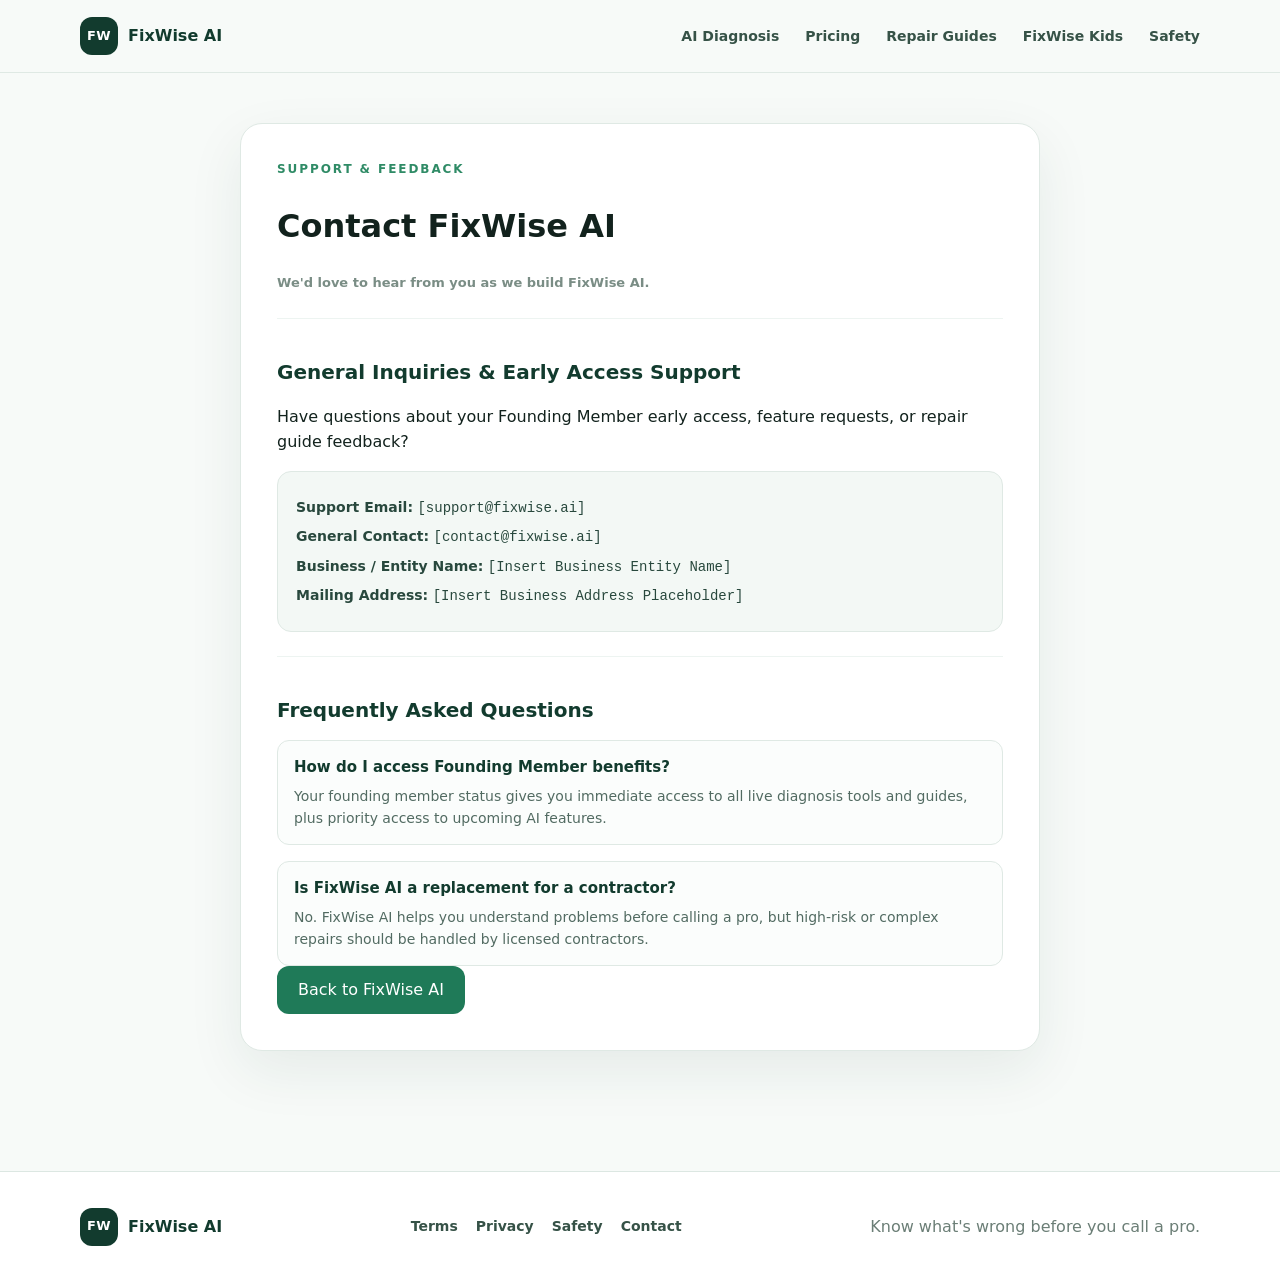
==== contact.html @ 553ac598 "Implement FixWise AI monetization, founding member pricing, checkout config, and starter legal pages" ====
<!doctype html>
<html lang="en">
<head>
  <meta charset="utf-8" />
  <meta name="viewport" content="width=device-width, initial-scale=1" />
  <meta name="description" content="Contact FixWise AI Support & Team." />
  <title>Contact Us — FixWise AI</title>
  <link rel="stylesheet" href="styles.css" />
</head>
<body>
  <header class="site-header">
    <div class="container nav">
      <a class="brand" href="index.html" aria-label="FixWise AI home">
        <span class="brand-mark">FW</span>
        <span>FixWise AI</span>
      </a>
      <button class="menu-btn" id="menuBtn" aria-label="Open menu" aria-expanded="false">☰</button>
      <nav id="navLinks" class="nav-links">
        <a href="index.html#diagnosis">AI Diagnosis</a>
        <a href="index.html#pricing">Pricing</a>
        <a href="index.html#guides">Repair Guides</a>
        <a href="index.html#kids">FixWise Kids</a>
        <a href="safety.html">Safety</a>
      </nav>
    </div>
  </header>

  <main class="container page-content">
    <div class="legal-card">
      <div class="eyebrow">Support &amp; Feedback</div>
      <h1>Contact FixWise AI</h1>
      <p class="last-updated">We'd love to hear from you as we build FixWise AI.</p>

      <section class="legal-section">
        <h2>General Inquiries &amp; Early Access Support</h2>
        <p>
          Have questions about your Founding Member early access, feature requests, or repair guide feedback?
        </p>
        <div class="contact-box">
          <p><strong>Support Email:</strong> <code>[support@fixwise.ai]</code></p>
          <p><strong>General Contact:</strong> <code>[contact@fixwise.ai]</code></p>
          <p><strong>Business / Entity Name:</strong> <code>[Insert Business Entity Name]</code></p>
          <p><strong>Mailing Address:</strong> <code>[Insert Business Address Placeholder]</code></p>
        </div>
      </section>

      <section class="legal-section">
        <h2>Frequently Asked Questions</h2>
        <div class="faq-list">
          <div class="faq-item">
            <strong>How do I access Founding Member benefits?</strong>
            <p>Your founding member status gives you immediate access to all live diagnosis tools and guides, plus priority access to upcoming AI features.</p>
          </div>
          <div class="faq-item">
            <strong>Is FixWise AI a replacement for a contractor?</strong>
            <p>No. FixWise AI helps you understand problems before calling a pro, but high-risk or complex repairs should be handled by licensed contractors.</p>
          </div>
        </div>
      </section>

      <div class="page-actions">
        <a href="index.html" class="btn primary">Back to FixWise AI</a>
      </div>
    </div>
  </main>

  <footer>
    <div class="container footer-row">
      <div class="brand"><span class="brand-mark">FW</span><span>FixWise AI</span></div>
      <div class="footer-links">
        <a href="terms.html">Terms</a>
        <a href="privacy.html">Privacy</a>
        <a href="safety.html">Safety</a>
        <a href="contact.html">Contact</a>
      </div>
      <p>Know what's wrong before you call a pro.</p>
    </div>
  </footer>

  <script type="module" src="js/main.js"></script>
</body>
</html>
---- styles.css ----
*{box-sizing:border-box;overflow-wrap:break-word}html{scroll-behavior:smooth}body{margin:0;font-family:Inter,ui-sans-serif,system-ui,-apple-system,BlinkMacSystemFont,"Segoe UI",sans-serif;color:#12221d;background:#f7faf8;line-height:1.6}.container{width:min(1120px,calc(100% - 36px));margin:auto}.site-header{position:sticky;top:0;z-index:10;background:rgba(247,250,248,.94);backdrop-filter:blur(12px);border-bottom:1px solid #dfe9e4}.nav{min-height:72px;display:flex;align-items:center;justify-content:space-between}.brand{display:flex;align-items:center;gap:10px;color:#123b2e;text-decoration:none;font-weight:800}.brand-mark{display:inline-grid;place-items:center;width:38px;height:38px;border-radius:12px;background:#123b2e;color:white;font-size:13px;letter-spacing:.5px}.nav-links{display:flex;gap:26px}.nav-links a{color:#365247;text-decoration:none;font-weight:650;font-size:14px}.menu-btn{display:none;border:0;background:none;font-size:28px}.hero{padding:92px 0 70px;background:radial-gradient(circle at 80% 20%,#d8f3e4 0,transparent 35%),linear-gradient(180deg,#f7faf8,#eef6f2)}.hero-grid{display:grid;grid-template-columns:1.15fr .85fr;gap:64px;align-items:center}.eyebrow{text-transform:uppercase;letter-spacing:.16em;font-size:12px;font-weight:800;color:#2f8b66;margin-bottom:12px}.hero h1,.section h2,.cta h2{line-height:1.07;margin:0;color:#102d24}.hero h1{font-size:clamp(44px,6vw,76px);letter-spacing:-.04em;max-width:780px}.hero h1 span{color:#2f8b66}.hero-copy{font-size:19px;color:#526b62;max-width:700px;margin:24px 0 30px}.hero-actions{display:flex;gap:12px;flex-wrap:wrap}.btn{display:inline-flex;justify-content:center;align-items:center;min-height:48px;padding:0 20px;border-radius:12px;text-decoration:none;font-weight:800;border:1px solid transparent;cursor:pointer;font:inherit}.primary{background:#1f7a58;color:white}.primary:hover{background:#175f45}.secondary{border-color:#b9cdc4;color:#173d30;background:white}.full{width:100%}.trust-row{display:flex;gap:20px;flex-wrap:wrap;margin-top:26px;font-size:13px;color:#5f746b}.hero-card,.diagnosis-card,.result-card,.guide-card,.fixy-card,.safety-box{background:white;border:1px solid #dfe9e4;box-shadow:0 20px 55px rgba(26,69,54,.08)}.hero-card{border-radius:26px;padding:30px}.status-pill,.tag{display:inline-block;border-radius:999px;background:#e4f5ec;color:#1f6a4d;padding:6px 10px;font-size:12px;font-weight:800}.hero-card h2{font-size:28px;margin:18px 0 6px}.hero-card p{margin:0;color:#667b72}.fake-input{margin:22px 0;padding:16px;border:1px solid #ccdcd5;border-radius:14px;color:#496057;background:#fbfdfc}.mini-result{display:grid;gap:8px;padding:18px;border-radius:16px;background:#f0f7f4;margin-bottom:16px}.mini-result span{font-size:14px;color:#496057}.hero-card small{color:#7a8d85}.section{padding:86px 0}.section.alt{background:#edf5f1}.section-heading{max-width:720px;margin-bottom:36px}.section h2,.cta h2{font-size:clamp(34px,5vw,52px);letter-spacing:-.03em}.section-heading p,.kids p{color:#60756c;font-size:18px}.diagnosis-layout{display:grid;grid-template-columns:1fr 1fr;gap:24px}.diagnosis-card,.result-card{border-radius:22px;padding:26px}.diagnosis-card{display:grid;gap:10px}.diagnosis-card label{font-weight:800;color:#28483d}.diagnosis-card select,.diagnosis-card textarea{width:100%;border:1px solid #cbdad4;border-radius:12px;background:#fbfdfc;padding:14px;font:inherit;color:#1a3028}.upload-box{margin:6px 0 10px;border:1px dashed #9ebdb0!important;border-radius:14px;padding:16px;display:flex;gap:12px;align-items:center;cursor:pointer}.upload-box small{display:block;color:#6e827a;font-weight:500}.upload-icon{width:36px;height:36px;display:grid;place-items:center;border-radius:10px;background:#eaf6f0;color:#1f7a58;font-size:24px}.result-top{display:flex;gap:14px;align-items:center}.result-icon{font-size:34px}.result-card h3{margin:0;font-size:25px}.result-card>p{color:#5f746b;margin:28px 0}.result-grid{display:grid;grid-template-columns:repeat(3,1fr);gap:10px}.result-grid div{background:#f3f8f5;border-radius:12px;padding:14px}.result-grid span,.result-grid strong{display:block}.result-grid span{font-size:12px;color:#778a82}.result-grid strong{font-size:14px;margin-top:4px}.cards{display:grid;grid-template-columns:repeat(3,1fr);gap:18px}.guide-card{border-radius:20px;padding:24px}.guide-icon{font-size:32px;margin-bottom:16px}.guide-card h3{font-size:22px;margin:12px 0 8px}.guide-card p{color:#657970}.guide-meta{display:flex;justify-content:space-between;border-top:1px solid #e0e9e5;padding-top:14px;margin-top:20px;font-size:13px;color:#62776d}.kids{background:#fff}.kids-grid{display:grid;grid-template-columns:.7fr 1.3fr;gap:64px;align-items:center}.fixy-card{text-align:center;border-radius:28px;padding:38px 24px;background:linear-gradient(180deg,#f7fff9,#e7f7ee)}.fixy-face{width:190px;height:190px;margin:auto;border-radius:46% 46% 42% 42%;background:#2f8b66;position:relative;border:12px solid #194b38;box-shadow:inset 0 -18px 0 rgba(0,0,0,.08)}.fixy-eyes{position:absolute;top:62px;left:0;right:0;display:flex;justify-content:center;gap:36px}.fixy-eyes span{width:18px;height:18px;border-radius:50%;background:white}.fixy-smile{position:absolute;width:70px;height:34px;border-bottom:8px solid white;border-radius:0 0 60px 60px;left:48px;top:98px}.fixy-badge{display:inline-block;margin-top:-16px;position:relative;background:#163e31;color:white;border-radius:999px;padding:8px 18px;font-weight:900;letter-spacing:.12em}.fixy-card p{font-weight:800;color:#29483d}.kids-points{display:grid;grid-template-columns:1fr 1fr;gap:14px;margin-top:26px}.kids-points div{background:#f3f8f5;border-radius:14px;padding:16px}.kids-points strong,.kids-points span{display:block}.kids-points span{font-size:14px;color:#60746c;margin-top:4px}.safety{padding-top:20px}.safety-box{border-radius:22px;padding:30px;display:grid;grid-template-columns:1fr 1fr;gap:34px;align-items:center}.safety-box p{color:#5e736a}.cta{padding:30px 0 90px}.cta-box{display:flex;justify-content:space-between;align-items:center;gap:40px;background:#153f31;color:white;border-radius:28px;padding:44px}.cta-box h2{color:white;max-width:700px}.cta-box p{color:#cce2d8;max-width:760px}.light{color:#9bd6bc}.light-btn{background:white;color:#153f31;white-space:nowrap}footer{border-top:1px solid #dce7e2;background:white}.footer-row{min-height:110px;display:flex;align-items:center;justify-content:space-between;gap:20px}.footer-row p{color:#6b7e76}.photo-name{font-size:13px;color:#1f7a58;margin:-4px 0 8px}@media(max-width:820px){.menu-btn{display:block}.nav-links{display:none;position:absolute;top:72px;left:18px;right:18px;flex-direction:column;background:white;border:1px solid #dfe9e4;border-radius:16px;padding:18px;box-shadow:0 18px 40px rgba(0,0,0,.08)}.nav-links.open{display:flex}.hero{padding-top:56px}.hero-grid,.diagnosis-layout,.kids-grid,.safety-box{grid-template-columns:1fr}.cards{grid-template-columns:1fr}.kids-points{grid-template-columns:1fr 1fr}.cta-box{align-items:flex-start;flex-direction:column}.result-grid{grid-template-columns:1fr}.footer-row{flex-direction:column;justify-content:center;padding:24px 0;text-align:center}}@media(max-width:520px){.container{width:min(100% - 24px,1120px)}.hero h1{font-size:44px}.section{padding:66px 0}.kids-points{grid-template-columns:1fr}.hero-card,.diagnosis-card,.result-card,.guide-card,.fixy-card{padding:20px}.trust-row{display:grid;gap:8px}.cta-box{padding:28px}}

.danger-warning{background:linear-gradient(135deg,#fff5f5,#ffe8e8);border:1.5px solid #d63031;border-radius:12px;padding:16px;margin-bottom:16px;display:flex;gap:14px;align-items:flex-start}.danger-warning.risk-high{border-color:#d63031}.danger-warning.risk-caution{background:linear-gradient(135deg,#fffaf0,#fff3d6);border-color:#c98a1f}.warning-icon-col{flex:0 0 auto;display:flex;align-items:center;justify-content:center;width:38px;height:38px;border-radius:50%;background:rgba(214,48,49,.14)}.risk-caution .warning-icon-col{background:rgba(201,138,31,.16)}.warning-icon{font-size:20px;line-height:1}.warning-body{flex:1 1 auto;min-width:0}.warning-title{display:block;color:#c92a2a;font-weight:800;font-size:15px;margin-bottom:4px}.risk-caution .warning-title{color:#8a5a10}#warningText{color:#c92a2a;margin:0 0 8px;font-weight:500;line-height:1.5;overflow-wrap:break-word}.risk-caution #warningText{color:#8a5a10}.warning-action{color:#7a2020;margin:0 0 10px;font-size:13px;line-height:1.5;overflow-wrap:break-word}.risk-caution .warning-action{color:#6b4a10}.warning-actions{display:flex}.warning-badge{display:inline-block;max-width:100%;background:#d63031;color:white;padding:8px 14px;border-radius:8px;font-size:12px;font-weight:800;line-height:1.4;white-space:normal;overflow-wrap:break-word;text-align:center}.risk-caution .warning-badge{background:#c98a1f}.causes-section{margin:16px 0;padding:12px;background:#f0f9f6;border-left:3px solid #2f8b66;border-radius:6px}.causes-section h4{margin:0 0 10px 0;color:#123b2e;font-size:14px}.causes-section ul{margin:0;padding-left:20px;list-style:disc;color:#365247;font-size:14px}.professional-note{background:#f5f8f7;border-left:3px solid #365247;padding:12px;border-radius:6px;font-size:13px;color:#365247}
.intent-line{background:#eef6f2;border:1px solid #dfe9e4;border-radius:10px;padding:10px 14px;font-size:13px;color:#365247;margin:0 0 14px}
.intent-line strong{color:#123b2e}

/* ========================================
   FIXWISE AI EXPANSION STYLES
   ======================================== */
.disclaimer{font-size:13px;color:#7a8d85;background:#f0f7f4;border:1px solid #dfe9e4;border-radius:10px;padding:10px 14px;margin-top:14px}
.field-error{color:#c92a2a;font-size:13px;font-weight:600;min-height:18px;display:block}
.form-actions{display:flex;gap:10px;flex-wrap:wrap}
.form-actions .btn{flex:1;min-width:140px}
.upload-help{font-size:13px;color:#6e827a;margin:2px 0 6px}
.photo-preview-grid{display:grid;grid-template-columns:repeat(auto-fill,minmax(84px,1fr));gap:10px;margin:4px 0}
.photo-tile{position:relative;border-radius:12px;overflow:hidden;border:1px solid #dfe9e4;background:#fff;aspect-ratio:1/1}
.photo-tile img{width:100%;height:100%;object-fit:cover;display:block}
.photo-tile-name{position:absolute;left:0;right:0;bottom:0;background:rgba(18,59,46,.75);color:#fff;font-size:10px;padding:3px 5px;text-align:center;white-space:nowrap;overflow:hidden;text-overflow:ellipsis}
.photo-remove{position:absolute;top:4px;right:4px;width:22px;height:22px;border-radius:50%;border:0;background:rgba(201,42,42,.9);color:#fff;font-size:12px;line-height:1;cursor:pointer;display:grid;place-items:center}
.photo-meta-row{display:flex;justify-content:space-between;align-items:center;gap:10px;flex-wrap:wrap}
.photo-count{font-size:12px;color:#6e827a;font-weight:700}
.alt-causes{background:#fbf7ef;border-left-color:#c98a1f}
.alt-causes h4{color:#8a5a10}
.stop-note{background:#fff5f5;border-left:3px solid #d63031;padding:12px;border-radius:6px;font-size:13px;color:#c92a2a;margin:12px 0}
.related-guide-note{background:#eef6f2;border:1px solid #dfe9e4;border-radius:8px;padding:12px 14px;margin:12px 0;text-align:center}
.related-guide-note p{margin:0 0 8px;font-size:13px;color:#365247}
.photo-note{font-size:13px;color:#6e827a;background:#f3f8f5;border-radius:8px;padding:10px 12px;margin-top:12px}
.result-card.is-loading{opacity:.7}
.result-badge{display:inline-block;border-radius:999px;padding:4px 10px;font-size:11px;font-weight:800;background:#e4f5ec;color:#1f6a4d}
.level-easy{background:#e4f5ec;color:#1f6a4d}
.level-beginner{background:#e1f0ff;color:#1a5a99}
.level-intermediate{background:#fff3d6;color:#8a5a10}
.level-advanced{background:#ffe6d0;color:#a04a12}
.level-professional{background:#ffe0e0;color:#a3282f}
.level-emergency{background:#d63031;color:#fff}
.guides-toolbar{display:flex;flex-direction:column;gap:14px;margin-bottom:26px}
.guide-search{width:100%;border:1px solid #cbdad4;border-radius:12px;background:#fbfdfc;padding:14px;font:inherit;color:#1a3028}
.filter-bar{display:flex;flex-wrap:wrap;gap:8px}
.filter-chip{border:1px solid #cbdad4;background:#fff;color:#365247;border-radius:999px;padding:8px 14px;font-size:13px;font-weight:700;cursor:pointer}
.filter-chip.active{background:#1f7a58;border-color:#1f7a58;color:#fff}
.empty-state{color:#6e827a;font-size:15px;text-align:center;padding:30px 0}
.guide-toggle{margin-top:16px}
.guide-detail{margin-top:16px;border-top:1px solid #e0e9e5;padding-top:16px;display:grid;gap:14px}
.guide-detail-section h4{margin:0 0 8px;font-size:13px;color:#123b2e;text-transform:uppercase;letter-spacing:.04em}
.guide-detail-section ul,.guide-detail-section ol{margin:0;padding-left:20px;color:#4a5f57;font-size:14px}
.guide-detail-section p{margin:0;font-size:14px;color:#4a5f57}
.guide-safety{background:#fff5f5;border-left:3px solid #d63031;padding:10px 12px;border-radius:6px}
.guide-safety h4{color:#c92a2a}
.guide-stop{background:#fff5f5;border-left:3px solid #d63031;padding:10px 12px;border-radius:6px}
.guide-meta .result-badge{font-size:10px}
.cards{align-items:start}
.fixy-card{cursor:pointer}
.fixy-hint{display:block;margin-top:6px;color:#6e827a;font-weight:600}
.kids-roadmap{margin-top:30px}
.kids-roadmap h3{font-size:16px;color:#28483d;margin:0 0 12px}
.roadmap-chips{display:flex;flex-wrap:wrap;gap:8px}
.roadmap-chips span{background:#f3f8f5;border:1px solid #dfe9e4;border-radius:999px;padding:6px 12px;font-size:12px;font-weight:700;color:#365247}
.safety-grid{display:grid;grid-template-columns:repeat(4,1fr);gap:14px;margin-top:10px}
.safety-item{background:#fff;border:1px solid #f0d6d6;border-radius:16px;padding:16px;display:grid;gap:6px}
.safety-item strong{color:#123b2e}
.safety-item span{font-size:13px;color:#657970}
.safety-icon{font-size:22px}
.safety-cta{margin-top:22px;font-weight:700;color:#c92a2a}
.roadmap-grid{display:grid;grid-template-columns:repeat(5,1fr);gap:14px}
.roadmap-card{background:#fff;border:1px solid #dfe9e4;border-radius:16px;padding:16px;display:grid;gap:6px}
.roadmap-card strong{color:#123b2e;font-size:14px}
.roadmap-card span{font-size:13px;color:#657970}
@media(max-width:980px){.safety-grid{grid-template-columns:repeat(2,1fr)}.roadmap-grid{grid-template-columns:repeat(2,1fr)}}
@media(max-width:820px){.form-actions{flex-direction:column}.form-actions .btn{width:100%}}
@media(max-width:520px){.safety-grid{grid-template-columns:1fr}.roadmap-grid{grid-template-columns:1fr}.danger-warning{flex-direction:column}.warning-badge{width:100%}}
.mode-badge{display:inline-block;margin-left:8px;border-radius:999px;padding:3px 9px;font-size:10px;font-weight:800;letter-spacing:.04em;text-transform:uppercase;vertical-align:middle}
.mode-badge.mode-demo{background:#fff3d6;color:#8a5a10}
.mode-badge.mode-live{background:#e4f5ec;color:#1f6a4d}
.confidence-badge{display:inline-block;margin-left:8px;border-radius:999px;padding:3px 9px;font-size:11px;font-weight:700;vertical-align:middle}
.confidence-badge.confidence-high{background:#e4f5ec;color:#1f6a4d}
.confidence-badge.confidence-medium{background:#fff3d6;color:#8a5a10}
.confidence-badge.confidence-low{background:#ffe6d0;color:#a04a12}
.followup-section{margin:16px 0;padding:14px;background:#f0f9f6;border-left:3px solid #2f8b66;border-radius:6px}
.followup-section h4{margin:0 0 6px 0;color:#123b2e;font-size:14px}
.followup-hint{margin:0 0 10px 0;color:#526b62;font-size:13px}
.followup-section textarea{width:100%;border:1px solid #cbdad4;border-radius:12px;background:#fbfdfc;padding:10px;font:inherit;color:#1a3028;margin-bottom:8px}
.conversation-log{list-style:none;margin:12px 0 0;padding:0;font-size:13px;color:#365247;display:grid;gap:6px}
.conversation-log li{background:#fff;border:1px solid #dfe9e4;border-radius:8px;padding:8px 10px}
.upload-box.is-drag-active{border-color:#1f7a58!important;background:#eaf6f0}

/* ======= Guide card actions / interactive repair mode ======= */
.guide-card-actions{display:grid;gap:8px;margin-top:16px}
.repair-modal{position:fixed;inset:0;z-index:100;display:flex;align-items:center;justify-content:center;padding:20px}
.repair-modal[hidden]{display:none}
.repair-modal-backdrop{position:absolute;inset:0;background:rgba(16,45,36,.55)}
.repair-modal-panel{position:relative;background:#fff;border-radius:22px;max-width:560px;width:100%;max-height:90vh;overflow:auto;padding:30px;box-shadow:0 30px 80px rgba(0,0,0,.3)}
.repair-modal-close{position:absolute;top:14px;right:14px;border:0;background:#f0f7f4;width:34px;height:34px;border-radius:50%;font-size:15px;cursor:pointer;color:#123b2e}
.repair-progress{margin-bottom:16px}
.repair-progress-bar{height:8px;border-radius:999px;background:#eef4f1;overflow:hidden}
.repair-progress-bar span{display:block;height:100%;background:#1f7a58;border-radius:999px;transition:width .2s ease}
.repair-progress-label{font-size:12px;color:#6e827a;font-weight:700;display:block;margin-top:6px}
.repair-guide-title{text-transform:uppercase;letter-spacing:.08em;font-size:11px;font-weight:800;color:#2f8b66;margin-bottom:6px}
.repair-step-number{font-weight:800;color:#123b2e;font-size:13px;margin-bottom:4px}
.repair-step-instruction{margin:0 0 12px;font-size:21px;color:#102d24;line-height:1.35;overflow-wrap:break-word}
.repair-step-explanation,.repair-step-see{font-size:14px;color:#526b62;margin:0 0 10px;line-height:1.55}
.repair-step-safety{background:#fff5f5;border-left:3px solid #d63031;color:#c92a2a;padding:10px 12px;border-radius:6px;font-size:13px;margin:0 0 12px}
.repair-step-meta{display:flex;flex-wrap:wrap;gap:14px;font-size:13px;color:#365247;background:#f3f8f5;border-radius:10px;padding:10px 12px;margin-bottom:14px}
.repair-step-actions{display:flex;flex-wrap:wrap;gap:8px;margin-top:14px}
.repair-step-actions .btn{flex:1 1 auto;min-width:120px}
.repair-inline-note{margin-top:14px;background:#f0f9f6;border-left:3px solid #2f8b66;border-radius:8px;padding:12px 14px;font-size:13px;color:#365247}
.repair-inline-note p{margin:6px 0 0}
.repair-level-note{margin-top:16px}
.repair-choice-options{display:grid;gap:8px;margin-bottom:14px}
.repair-complete{text-align:center}
.repair-complete-icon{font-size:40px;margin-bottom:8px}
.kid-fixy-line{background:#eef6f2;border-radius:10px;padding:10px 14px;font-weight:700;color:#123b2e;display:inline-block;margin:8px 0}

/* ======= FixWise Kids interactive activities ======= */
.kids-activities{margin-top:56px;background:#f3f8f5;border-radius:24px;padding:30px}
.kids-activities-header{display:flex;justify-content:space-between;gap:24px;flex-wrap:wrap;align-items:flex-start;margin-bottom:20px}
.kids-activity-sub{color:#60756c;font-size:14px;margin:6px 0 12px}
.kids-set-picker{margin-top:6px}
.kid-progress-panel{background:#fff;border:1px solid #dfe9e4;border-radius:16px;padding:16px;min-width:240px}
.kid-level{font-weight:800;color:#123b2e;margin-bottom:8px;font-size:14px}
.kid-xp-bar{height:8px;border-radius:999px;background:#eef4f1;overflow:hidden;margin-bottom:12px}
.kid-xp-bar span{display:block;height:100%;background:#2f8b66;border-radius:999px}
.kid-badges{display:flex;flex-wrap:wrap;gap:6px}
.kid-badge{font-size:11px;font-weight:700;color:#9aa8a2;background:#f3f8f5;border:1px solid #dfe9e4;border-radius:999px;padding:5px 10px;opacity:.55}
.kid-badge.earned{color:#1f6a4d;background:#e4f5ec;border-color:#bfe3d1;opacity:1}
.kid-activity-card{background:#fff;border:1px solid #dfe9e4;border-radius:18px;padding:22px}
.kid-activity-meta{font-size:12px;font-weight:800;color:#2f8b66;text-transform:uppercase;letter-spacing:.04em;margin-bottom:8px}
.kid-activity-card h4{margin:0 0 10px;font-size:20px;color:#102d24}
.kid-activity-body-text{color:#526b62;font-size:14px;margin:0 0 10px;line-height:1.6}
.kid-activity-prompt{font-weight:700;color:#28483d;margin:0 0 14px}
.kid-options{display:grid;gap:8px}
.kid-option{text-align:left}
.kid-number-row{display:flex;gap:10px;flex-wrap:wrap}
.kid-number-row input{border:1px solid #cbdad4;border-radius:12px;padding:12px;font:inherit;width:120px}
.kid-feedback{margin-top:14px;font-weight:700;font-size:14px;min-height:20px}
.kid-feedback.is-correct{color:#1f6a4d}
.kid-feedback.is-incorrect{color:#c92a2a}
.kid-order-pool{display:flex;flex-wrap:wrap;gap:8px;margin-bottom:12px}
.kid-order-item.is-used{opacity:.35;pointer-events:none}
.kid-order-chosen{display:flex;flex-wrap:wrap;gap:8px;margin-bottom:12px;min-height:20px}
.kid-order-chip{background:#e4f5ec;color:#1f6a4d;border-radius:999px;padding:6px 12px;font-size:12px;font-weight:700}
.kid-order-actions{display:flex;gap:8px;flex-wrap:wrap}
.kid-activity-complete{text-align:center}
@media(max-width:820px){.repair-modal-panel{padding:22px}.repair-step-actions .btn{min-width:100%}}

/* ======= MONETIZATION & PRICING STYLES ======= */
.pricing-section{padding:80px 0;background:#edf5f1}
.pricing-grid{display:flex;justify-content:center;max-width:680px;margin:0 auto}
.pricing-card{background:#fff;border:2px solid #1f7a58;border-radius:26px;padding:36px 30px;box-shadow:0 20px 55px rgba(26,69,54,.12);position:relative;max-width:620px;width:100%}
.pricing-badge-row{text-align:center;margin-bottom:12px}
.status-pill.highlight{background:#1f7a58;color:#fff;font-weight:800;font-size:11px;letter-spacing:.06em;padding:6px 14px;border-radius:999px;text-transform:uppercase}
.pricing-card h3{text-align:center;margin:10px 0;font-size:22px;color:#102d24;font-weight:900;letter-spacing:-.02em}
.pricing-price-row{display:flex;align-items:baseline;justify-content:center;gap:4px;margin:16px 0 6px}
.price-val{font-size:52px;font-weight:900;color:#123b2e;line-height:1}
.price-period{font-size:16px;font-weight:700;color:#5f746b}
.pricing-subtext{text-align:center;color:#526b62;font-size:14px;margin:0 0 24px}
.pricing-features-block{border-top:1px solid #e0e9e5;padding-top:20px;margin-bottom:24px}
.pricing-features-block h4{font-size:14px;color:#123b2e;margin:0 0 14px;font-weight:800;text-transform:uppercase;letter-spacing:.04em}
.pricing-feature-list{list-style:none;padding:0;margin:0;display:grid;gap:12px}
.pricing-feature-list li{display:flex;align-items:center;gap:10px;font-size:14px;color:#28483d;flex-wrap:wrap}
.feat-icon{font-weight:900;color:#1f7a58;min-width:18px;text-align:center}
.feat-label{flex:1 1 auto;min-width:200px;font-weight:600}
.status-tag.live{background:#e4f5ec;color:#1f6a4d;font-size:10px;font-weight:800;padding:3px 8px;border-radius:999px;border:1px solid #bfe3d1;white-space:nowrap;margin-left:auto}
.status-tag.coming{background:#eef4f8;color:#2b5c7e;font-size:10px;font-weight:800;padding:3px 8px;border-radius:999px;border:1px solid #c7dbe8;white-space:nowrap;margin-left:auto}
.pricing-actions{display:grid;gap:12px;margin-bottom:20px}
.cta-founding{font-size:16px;padding:14px;box-shadow:0 8px 24px rgba(31,122,88,.25)}
.pricing-transparency{background:#f0f7f4;border:1px solid #dfe9e4;border-radius:12px;padding:14px 16px;font-size:12px;color:#5f746b;line-height:1.5}
.pricing-transparency strong{color:#123b2e;display:block;margin-bottom:4px;font-size:13px}
.pricing-transparency p{margin:0}

/* ======= FOOTER & LEGAL PAGES STYLES ======= */
.footer-links{display:flex;gap:18px;flex-wrap:wrap;font-size:14px;font-weight:700}
.footer-links a{color:#365247;text-decoration:none}
.footer-links a:hover{color:#1f7a58;text-decoration:underline}
.legal-card,.success-card{background:#fff;border:1px solid #dfe9e4;border-radius:22px;padding:36px;margin:30px auto 60px;max-width:800px;box-shadow:0 20px 55px rgba(26,69,54,.08)}
.page-content{padding:20px 0 60px}
.legal-section{margin-top:24px;border-top:1px solid #edf4f1;padding-top:20px}
.legal-section h2{font-size:20px;color:#123b2e;margin-bottom:10px}
.last-updated{color:#7a8d85;font-size:13px;font-weight:600;margin-bottom:20px}
.safety-banner-box{background:#fff5f5;border:2px solid #d63031;border-radius:14px;padding:18px;margin:20px 0;color:#c92a2a}
.safety-banner-box strong{display:block;font-size:16px;margin-bottom:6px}
.contact-box{background:#f3f8f5;border:1px solid #dfe9e4;border-radius:14px;padding:18px;margin:16px 0}
.contact-box p{margin:6px 0;font-size:14px;color:#28483d}
.faq-list{display:grid;gap:16px;margin-top:14px}
.faq-item{background:#fbfdfc;border:1px solid #dfe9e4;border-radius:12px;padding:14px 16px}
.faq-item strong{display:block;color:#123b2e;margin-bottom:6px;font-size:15px}
.faq-item p{margin:0;color:#526b62;font-size:14px}
.success-icon{font-size:48px;text-align:center;margin-bottom:10px}
.success-headline{font-size:22px;font-weight:800;color:#123b2e;text-align:center;margin:6px 0 12px}
.success-body{text-align:center;color:#526b62;font-size:16px;margin:0 0 24px}
.success-details{background:#f0f7f4;border:1px solid #dfe9e4;border-radius:16px;padding:20px;margin-bottom:24px}
.success-details h3{margin:0 0 12px;font-size:16px;color:#123b2e}
.success-details ul{margin:0;padding-left:20px;color:#365247;font-size:14px;display:grid;gap:8px}
.success-actions{display:flex;gap:12px;justify-content:center;flex-wrap:wrap}

/* ======= CHECKOUT MODAL STYLES ======= */
.checkout-modal-panel{max-width:540px;text-align:center}
.checkout-modal-content h3{font-size:22px;color:#102d24;margin:14px 0 10px}
.checkout-modal-content p{color:#526b62;font-size:14px;margin:0 0 12px;line-height:1.55;text-align:left}
.checkout-modal-content code{background:#f0f7f4;padding:2px 6px;border-radius:4px;font-size:12px;color:#1f7a58;border:1px solid #cbdad4;font-family:monospace;word-break:break-all}
.checkout-modal-actions{display:flex;gap:10px;flex-wrap:wrap;margin-top:20px;justify-content:center}
@media(max-width:600px){.pricing-card{padding:24px 18px}.status-tag.live,.status-tag.coming{margin-left:0}.pricing-feature-list li{align-items:flex-start}.legal-card,.success-card{padding:22px}}
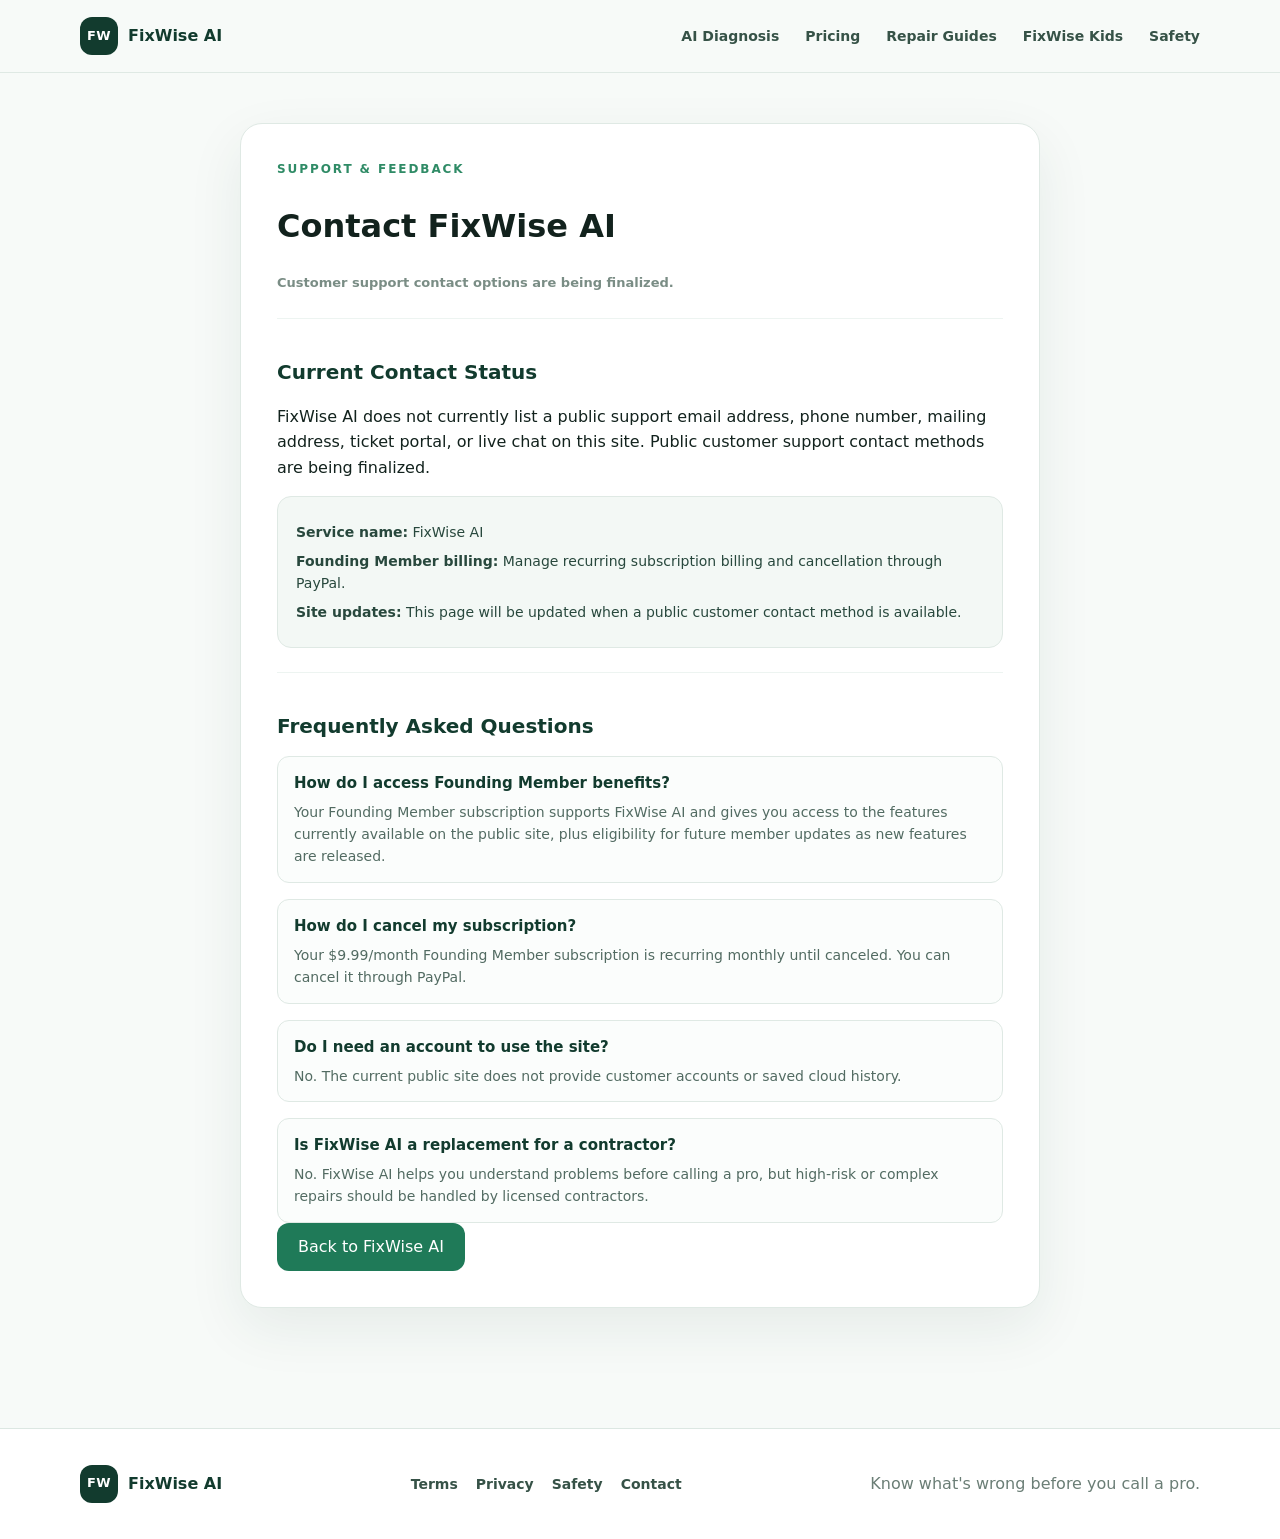
==== commit ae5e71b2: "Update public site copy Co-authored-by: AC7596 <315341438+AC7596@users.noreply.github.com>" ====
--- a/contact.html
+++ b/contact.html
@@ -29,18 +29,18 @@
     <div class="legal-card">
       <div class="eyebrow">Support &amp; Feedback</div>
       <h1>Contact FixWise AI</h1>
-      <p class="last-updated">We'd love to hear from you as we build FixWise AI.</p>
+      <p class="last-updated">Customer support contact options are being finalized.</p>
 
       <section class="legal-section">
-        <h2>General Inquiries &amp; Early Access Support</h2>
+        <h2>Current Contact Status</h2>
         <p>
-          Have questions about your Founding Member early access, feature requests, or repair guide feedback?
+          FixWise AI does not currently list a public support email address, phone number, mailing address, ticket portal, or live chat on this site.
+          Public customer support contact methods are being finalized.
         </p>
         <div class="contact-box">
-          <p><strong>Support Email:</strong> <code>[support@fixwise.ai]</code></p>
-          <p><strong>General Contact:</strong> <code>[contact@fixwise.ai]</code></p>
-          <p><strong>Business / Entity Name:</strong> <code>[Insert Business Entity Name]</code></p>
-          <p><strong>Mailing Address:</strong> <code>[Insert Business Address Placeholder]</code></p>
+          <p><strong>Service name:</strong> FixWise AI</p>
+          <p><strong>Founding Member billing:</strong> Manage recurring subscription billing and cancellation through PayPal.</p>
+          <p><strong>Site updates:</strong> This page will be updated when a public customer contact method is available.</p>
         </div>
       </section>
 
@@ -49,7 +49,15 @@
         <div class="faq-list">
           <div class="faq-item">
             <strong>How do I access Founding Member benefits?</strong>
-            <p>Your founding member status gives you immediate access to all live diagnosis tools and guides, plus priority access to upcoming AI features.</p>
+            <p>Your Founding Member subscription supports FixWise AI and gives you access to the features currently available on the public site, plus eligibility for future member updates as new features are released.</p>
+          </div>
+          <div class="faq-item">
+            <strong>How do I cancel my subscription?</strong>
+            <p>Your $9.99/month Founding Member subscription is recurring monthly until canceled. You can cancel it through PayPal.</p>
+          </div>
+          <div class="faq-item">
+            <strong>Do I need an account to use the site?</strong>
+            <p>No. The current public site does not provide customer accounts or saved cloud history.</p>
           </div>
           <div class="faq-item">
             <strong>Is FixWise AI a replacement for a contractor?</strong>
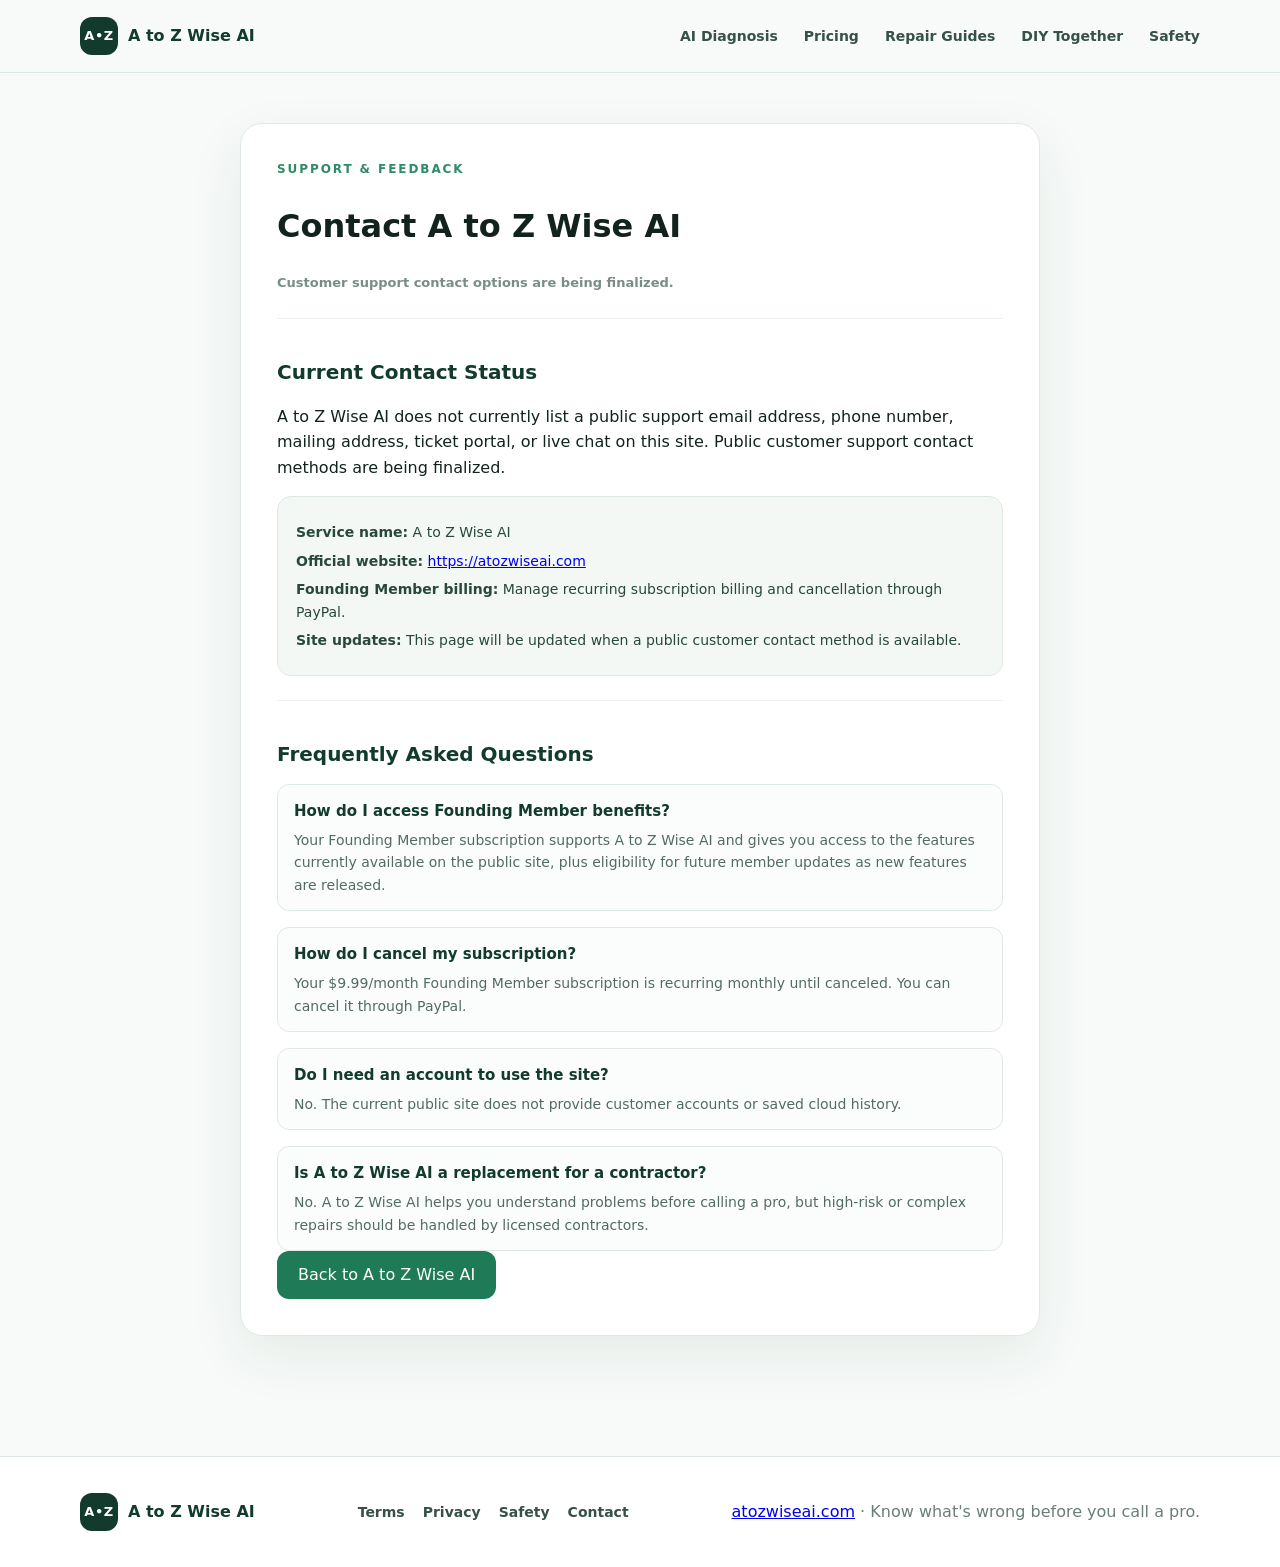
==== commit 7b275a65: "Apply A to Z Wise AI rebrand Co-authored-by: AC7596 <315341438+AC7596@users.noreply.github.com>" ====
--- a/contact.html
+++ b/contact.html
@@ -3,23 +3,29 @@
 <head>
   <meta charset="utf-8" />
   <meta name="viewport" content="width=device-width, initial-scale=1" />
-  <meta name="description" content="Contact FixWise AI Support & Team." />
-  <title>Contact Us — FixWise AI</title>
+  <meta name="description" content="Contact information and support details for A to Z Wise AI." />
+  <title>Contact A to Z Wise AI</title>
+  <link rel="canonical" href="https://atozwiseai.com/contact.html" />
+  <meta property="og:type" content="website" />
+  <meta property="og:site_name" content="A to Z Wise AI" />
+  <meta property="og:title" content="Contact A to Z Wise AI" />
+  <meta property="og:description" content="Contact information and support details for A to Z Wise AI." />
+  <meta property="og:url" content="https://atozwiseai.com/contact.html" />
   <link rel="stylesheet" href="styles.css" />
 </head>
 <body>
   <header class="site-header">
     <div class="container nav">
-      <a class="brand" href="index.html" aria-label="FixWise AI home">
-        <span class="brand-mark">FW</span>
-        <span>FixWise AI</span>
+      <a class="brand" href="index.html" aria-label="A to Z Wise AI home">
+        <span class="brand-mark">A•Z</span>
+        <span>A to Z Wise AI</span>
       </a>
       <button class="menu-btn" id="menuBtn" aria-label="Open menu" aria-expanded="false">☰</button>
       <nav id="navLinks" class="nav-links">
         <a href="index.html#diagnosis">AI Diagnosis</a>
         <a href="index.html#pricing">Pricing</a>
         <a href="index.html#guides">Repair Guides</a>
-        <a href="index.html#kids">FixWise Kids</a>
+        <a href="index.html#kids">DIY Together</a>
         <a href="safety.html">Safety</a>
       </nav>
     </div>
@@ -28,17 +34,18 @@
   <main class="container page-content">
     <div class="legal-card">
       <div class="eyebrow">Support &amp; Feedback</div>
-      <h1>Contact FixWise AI</h1>
+      <h1>Contact A to Z Wise AI</h1>
       <p class="last-updated">Customer support contact options are being finalized.</p>
 
       <section class="legal-section">
         <h2>Current Contact Status</h2>
         <p>
-          FixWise AI does not currently list a public support email address, phone number, mailing address, ticket portal, or live chat on this site.
+          A to Z Wise AI does not currently list a public support email address, phone number, mailing address, ticket portal, or live chat on this site.
           Public customer support contact methods are being finalized.
         </p>
         <div class="contact-box">
-          <p><strong>Service name:</strong> FixWise AI</p>
+          <p><strong>Service name:</strong> A to Z Wise AI</p>
+          <p><strong>Official website:</strong> <a href="https://atozwiseai.com">https://atozwiseai.com</a></p>
           <p><strong>Founding Member billing:</strong> Manage recurring subscription billing and cancellation through PayPal.</p>
           <p><strong>Site updates:</strong> This page will be updated when a public customer contact method is available.</p>
         </div>
@@ -49,7 +56,7 @@
         <div class="faq-list">
           <div class="faq-item">
             <strong>How do I access Founding Member benefits?</strong>
-            <p>Your Founding Member subscription supports FixWise AI and gives you access to the features currently available on the public site, plus eligibility for future member updates as new features are released.</p>
+            <p>Your Founding Member subscription supports A to Z Wise AI and gives you access to the features currently available on the public site, plus eligibility for future member updates as new features are released.</p>
           </div>
           <div class="faq-item">
             <strong>How do I cancel my subscription?</strong>
@@ -60,28 +67,28 @@
             <p>No. The current public site does not provide customer accounts or saved cloud history.</p>
           </div>
           <div class="faq-item">
-            <strong>Is FixWise AI a replacement for a contractor?</strong>
-            <p>No. FixWise AI helps you understand problems before calling a pro, but high-risk or complex repairs should be handled by licensed contractors.</p>
+            <strong>Is A to Z Wise AI a replacement for a contractor?</strong>
+            <p>No. A to Z Wise AI helps you understand problems before calling a pro, but high-risk or complex repairs should be handled by licensed contractors.</p>
           </div>
         </div>
       </section>
 
       <div class="page-actions">
-        <a href="index.html" class="btn primary">Back to FixWise AI</a>
+        <a href="index.html" class="btn primary">Back to A to Z Wise AI</a>
       </div>
     </div>
   </main>
 
   <footer>
     <div class="container footer-row">
-      <div class="brand"><span class="brand-mark">FW</span><span>FixWise AI</span></div>
+      <div class="brand"><span class="brand-mark">A•Z</span><span>A to Z Wise AI</span></div>
       <div class="footer-links">
         <a href="terms.html">Terms</a>
         <a href="privacy.html">Privacy</a>
         <a href="safety.html">Safety</a>
         <a href="contact.html">Contact</a>
       </div>
-      <p>Know what's wrong before you call a pro.</p>
+      <p><a href="https://atozwiseai.com">atozwiseai.com</a> · Know what's wrong before you call a pro.</p>
     </div>
   </footer>
 
